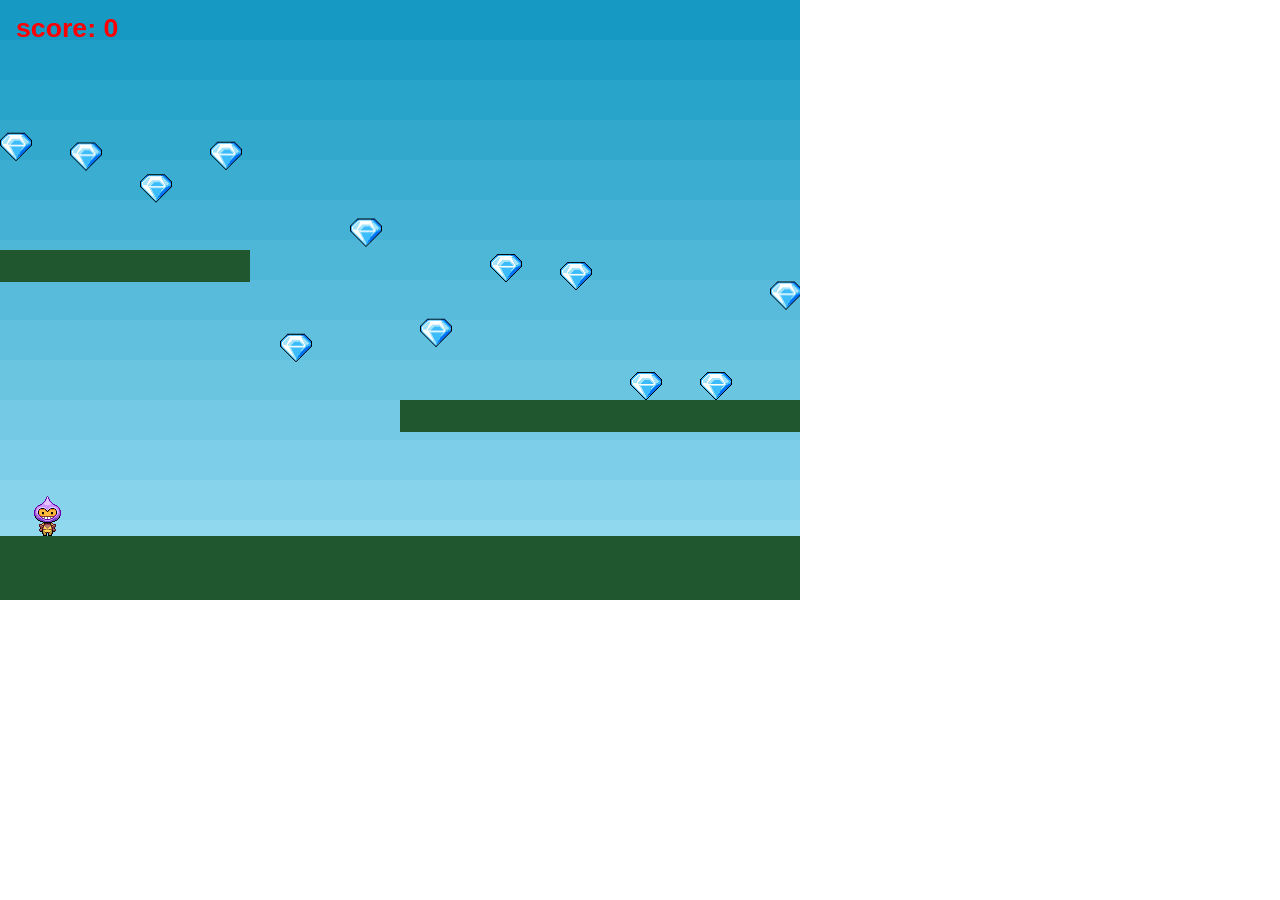
==== index.html @ 5e8091ad "just a quick test" ====
<!doctype html> 
<html lang="en"> 
<head> 
	<meta charset="UTF-8" />
	<title>Phaser - Making your first game, part 1</title>
	<script type="text/javascript" src="js/phaser.min.js"></script>
    <style type="text/css">
        body {
            margin: 0;
        }
    </style>
</head>
<body>

<script type="text/javascript">

var game = new Phaser.Game(800, 600, Phaser.AUTO, '', { preload: preload, create: create, update: update });

var score = 0;
var score_text;

function preload() {
  game.load.image('sky', 'assets/sky.png');
  game.load.image('ground', 'assets/platform.png');
  game.load.image('star', 'assets/diamond.png');
  game.load.spritesheet('dude', 'assets/dude.png', 32, 48);
}

function create() {
  //  We're going to be using physics, so enable the Arcade Physics system
  game.physics.startSystem(Phaser.Physics.ARCADE);

  //  A simple background for our game
  game.add.sprite(0, 0, 'sky');

  //  The platforms group contains the ground and the 2 ledges we can jump on
  platforms = game.add.group();

  //  We will enable physics for any object that is created in this group
  platforms.enableBody = true;

  // Here we create the ground.
  var ground = platforms.create(0, game.world.height - 64, 'ground');

  //  Scale it to fit the width of the game (the original sprite is 400x32 in size)
  ground.scale.setTo(2, 2);

  //  This stops it from falling away when you jump on it
  ground.body.immovable = true;

  //  Now let's create two ledges
  var ledge = platforms.create(400, 400, 'ground');

  ledge.body.immovable = true;

  ledge = platforms.create(-150, 250, 'ground');

  ledge.body.immovable = true;

  player = game.add.sprite(32, game.world.height - 150, 'dude');
  game.physics.arcade.enable(player);

  //  Player physics properties. Give the little guy a slight bounce.
  player.body.bounce.y = 0.2;
  player.body.gravity.y = 300;
  player.body.collideWorldBounds = true;

  //  Our two animations, walking left and right.
  player.animations.add('left', [0, 1, 2, 3], 10, true);
  player.animations.add('right', [5, 6, 7, 8], 10, true);

  //  Finally some stars to collect
  stars = game.add.group();

  //  We will enable physics for any star that is created in this group
  stars.enableBody = true;

  //  Here we'll create 12 of them evenly spaced apart
  for (var i = 0; i < 12; i++)
  {
      //  Create a star inside of the 'stars' group
      var star = stars.create(i * 70, 0, 'star');

      //  Let gravity do its thing
      star.body.gravity.y = 300;

      //  This just gives each star a slightly random bounce value
      star.body.bounce.y = 0.7 + Math.random() * 0.2;
  }

  cursors = game.input.keyboard.createCursorKeys();

  score_text = game.add.text(16, 16, "score: 0", {fontSize: '40px', fill: '#F00'});
}

function update() {
  var hitPlatform = game.physics.arcade.collide(player, platforms);
  game.physics.arcade.collide(stars, platforms);
  game.physics.arcade.overlap(player, stars, collectStar, null, this);

  //  Reset the players velocity (movement)
  player.body.velocity.x = 0;

  if (cursors.left.isDown)
  {
      //  Move to the left
      player.body.velocity.x = -150;

      player.animations.play('left');
  }
  else if (cursors.right.isDown)
  {
      //  Move to the right
      player.body.velocity.x = 150;

      player.animations.play('right');
  }
  else
  {
      //  Stand still
      player.animations.stop();

      player.frame = 4;
  }

  //  Allow the player to jump if they are touching the ground.
  if (cursors.up.isDown && player.body.touching.down && hitPlatform)
  {
      player.body.velocity.y = -350;
  }
}

function collectStar(player, star) {
  star.kill();

  score += 10;
  score_text.text = "Score: " + score;
}

</script>

</body>
</html>
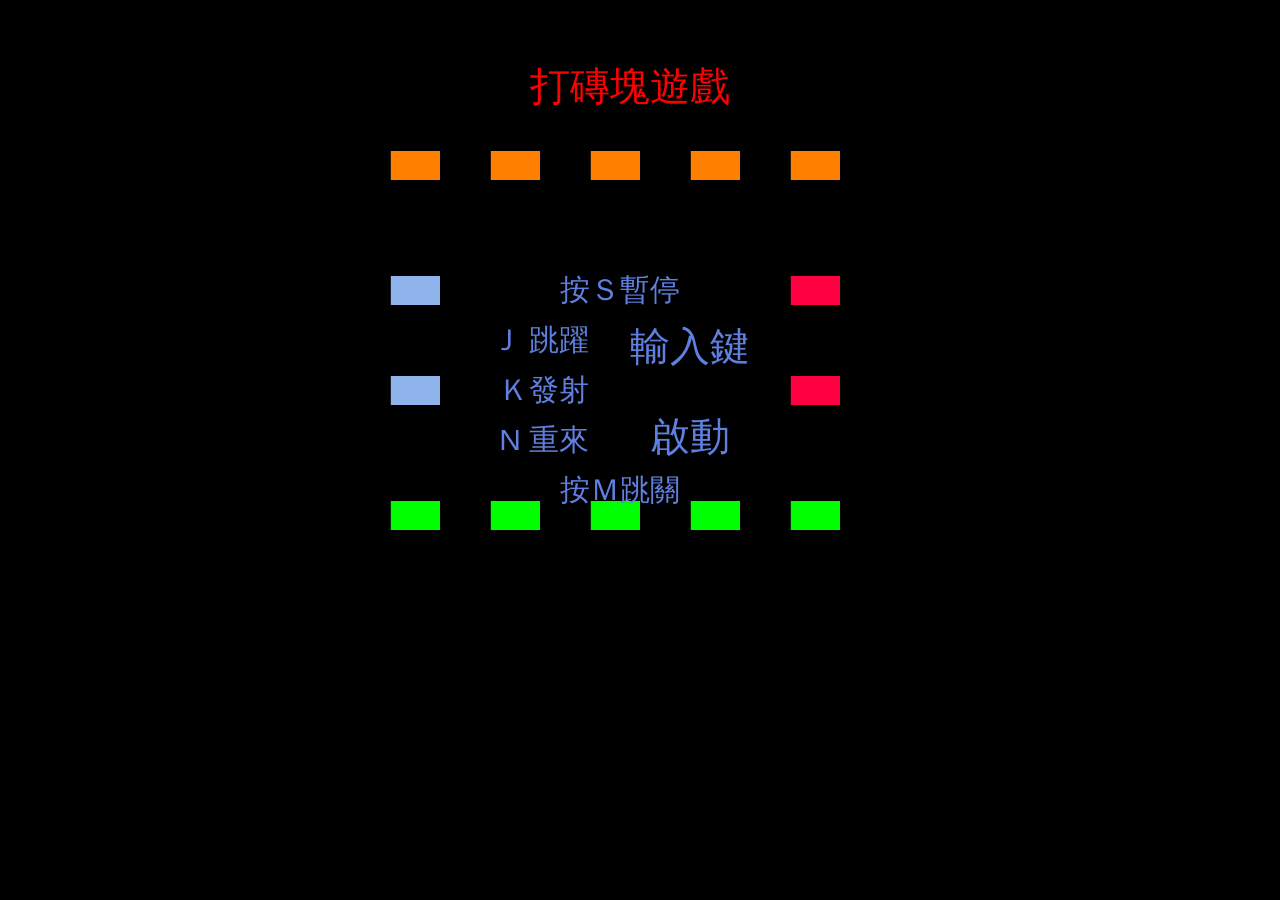
==== commit fd16d42a: "roll back to the bricks game" ====
--- a/index.html
+++ b/index.html
@@ -1,143 +1,22 @@
-<!doctype html> 
-<html lang="en"> 
-<head> 
-	<meta charset="UTF-8" />
-	<title>Phaser - Making your first game, part 1</title>
-	<script type="text/javascript" src="js/phaser.min.js"></script>
-    <style type="text/css">
-        body {
-            margin: 0;
-        }
-    </style>
-</head>
-<body>
-
-<script type="text/javascript">
-
-var game = new Phaser.Game(800, 600, Phaser.AUTO, '', { preload: preload, create: create, update: update });
-
-var score = 0;
-var score_text;
-
-function preload() {
-  game.load.image('sky', 'assets/sky.png');
-  game.load.image('ground', 'assets/platform.png');
-  game.load.image('star', 'assets/diamond.png');
-  game.load.spritesheet('dude', 'assets/dude.png', 32, 48);
-}
-
-function create() {
-  //  We're going to be using physics, so enable the Arcade Physics system
-  game.physics.startSystem(Phaser.Physics.ARCADE);
-
-  //  A simple background for our game
-  game.add.sprite(0, 0, 'sky');
-
-  //  The platforms group contains the ground and the 2 ledges we can jump on
-  platforms = game.add.group();
-
-  //  We will enable physics for any object that is created in this group
-  platforms.enableBody = true;
-
-  // Here we create the ground.
-  var ground = platforms.create(0, game.world.height - 64, 'ground');
-
-  //  Scale it to fit the width of the game (the original sprite is 400x32 in size)
-  ground.scale.setTo(2, 2);
-
-  //  This stops it from falling away when you jump on it
-  ground.body.immovable = true;
-
-  //  Now let's create two ledges
-  var ledge = platforms.create(400, 400, 'ground');
-
-  ledge.body.immovable = true;
-
-  ledge = platforms.create(-150, 250, 'ground');
-
-  ledge.body.immovable = true;
-
-  player = game.add.sprite(32, game.world.height - 150, 'dude');
-  game.physics.arcade.enable(player);
-
-  //  Player physics properties. Give the little guy a slight bounce.
-  player.body.bounce.y = 0.2;
-  player.body.gravity.y = 300;
-  player.body.collideWorldBounds = true;
-
-  //  Our two animations, walking left and right.
-  player.animations.add('left', [0, 1, 2, 3], 10, true);
-  player.animations.add('right', [5, 6, 7, 8], 10, true);
-
-  //  Finally some stars to collect
-  stars = game.add.group();
-
-  //  We will enable physics for any star that is created in this group
-  stars.enableBody = true;
-
-  //  Here we'll create 12 of them evenly spaced apart
-  for (var i = 0; i < 12; i++)
-  {
-      //  Create a star inside of the 'stars' group
-      var star = stars.create(i * 70, 0, 'star');
-
-      //  Let gravity do its thing
-      star.body.gravity.y = 300;
-
-      //  This just gives each star a slightly random bounce value
-      star.body.bounce.y = 0.7 + Math.random() * 0.2;
-  }
-
-  cursors = game.input.keyboard.createCursorKeys();
-
-  score_text = game.add.text(16, 16, "score: 0", {fontSize: '40px', fill: '#F00'});
-}
-
-function update() {
-  var hitPlatform = game.physics.arcade.collide(player, platforms);
-  game.physics.arcade.collide(stars, platforms);
-  game.physics.arcade.overlap(player, stars, collectStar, null, this);
-
-  //  Reset the players velocity (movement)
-  player.body.velocity.x = 0;
-
-  if (cursors.left.isDown)
-  {
-      //  Move to the left
-      player.body.velocity.x = -150;
-
-      player.animations.play('left');
-  }
-  else if (cursors.right.isDown)
-  {
-      //  Move to the right
-      player.body.velocity.x = 150;
-
-      player.animations.play('right');
-  }
-  else
-  {
-      //  Stand still
-      player.animations.stop();
-
-      player.frame = 4;
-  }
-
-  //  Allow the player to jump if they are touching the ground.
-  if (cursors.up.isDown && player.body.touching.down && hitPlatform)
-  {
-      player.body.velocity.y = -350;
-  }
-}
-
-function collectStar(player, star) {
-  star.kill();
-
-  score += 10;
-  score_text.text = "Score: " + score;
-}
-
-</script>
-
-</body>
-</html>
+<html>
+<body>
+  <script src="libraries/p5.js"></script>
+  <script src="libraries/p5.dom.js"></script>
+  <script src="main.js"></script>
+  <script src="keys.js"></script>
+  <script src="gameLoop.js"></script>
+  <script src="ball.js"></script>
+  <script src="pills.js"></script>
+  <script src="player.js"></script>
+  <script src="brick.js"></script>
+  <script src="levels.js"></script>
+  <script src="interface.js"></script>
+  <script src="specialScene.js"></script>
+  <script src="motif.js"></script>
+  <script src="magneticBrick.js"></script>
+  <script src="unbreakable.js"></script>
+  <script src="hole.js"></script>
+  <script src="obstacles.js"></script>
+  <script src="bomb.js"></script>
+</body>
+</html>
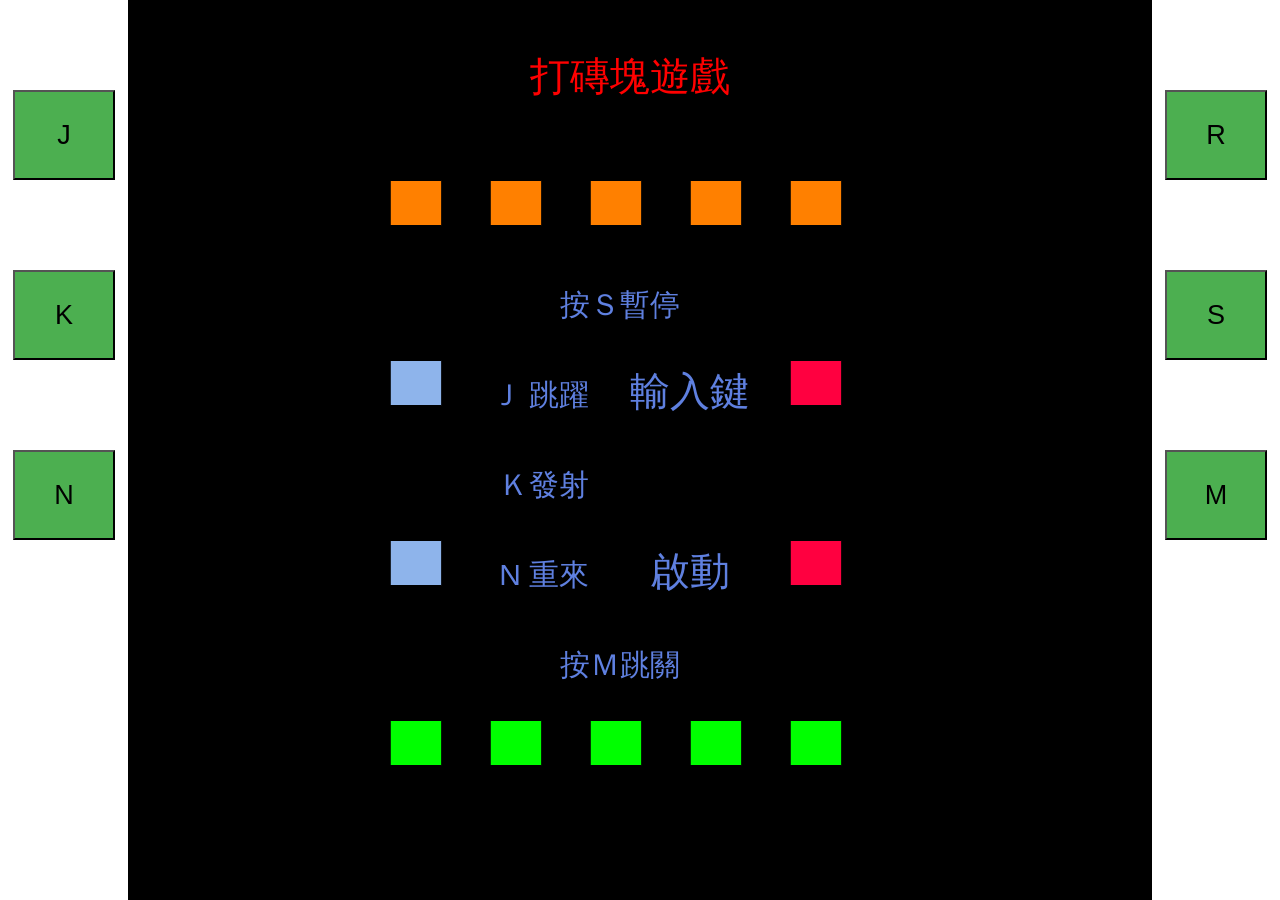
==== commit 103a071a: "add button system" ====
--- a/index.html
+++ b/index.html
@@ -1,4 +1,7 @@
 <html>
+<head>
+  <link rel="stylesheet" href="buttons.css" type="text/css">
+</head>
 <body>
   <script src="libraries/p5.js"></script>
   <script src="libraries/p5.dom.js"></script>
@@ -18,5 +21,12 @@
   <script src="hole.js"></script>
   <script src="obstacles.js"></script>
   <script src="bomb.js"></script>
+  <script src="rotationBrick.js"></script>
 </body>
+<button id="jfunc" onclick="mygame.jfunction()">J</button>
+<button id="kfunc" onclick="mygame.kfunction()">K</button>
+<button id="nfunc" onclick="mygame.nfunction()">N</button>
+<button id="returnfunc" onclick="mygame.returnfunction()">R</button>
+<button id="sfunc" onclick="mygame.sfunction()">S</button>
+<button id="mfunc" onclick="mygame.mfunction()">M</button>
 </html>
--- a/buttons.css
+++ b/buttons.css
@@ -0,0 +1,59 @@
+#jfunc {
+  position         : absolute;
+  left             : 1vw;
+  top              : 10vh;
+  background-color : #4CAF50;
+  width            : 8vw;
+  height           : 10vh;
+  font-size        : 3vh;
+}
+
+#kfunc {
+  position         : absolute;
+  left             : 1vw;
+  top              : 30vh;
+  background-color : #4CAF50;
+  width            : 8vw;
+  height           : 10vh;
+  font-size        : 3vh;
+}
+
+#nfunc {
+  position         : absolute;
+  left             : 1vw;
+  top              : 50vh;
+  background-color : #4CAF50;
+  width            : 8vw;
+  height           : 10vh;
+  font-size        : 3vh;
+}
+
+#returnfunc {
+  position         : absolute;
+  right            : 1vw;
+  top              : 10vh;
+  background-color : #4CAF50;
+  width            : 8vw;
+  height           : 10vh;
+  font-size        : 3vh;
+}
+
+#sfunc {
+  position         : absolute;
+  right            : 1vw;
+  top              : 30vh;
+  background-color : #4CAF50;
+  width            : 8vw;
+  height           : 10vh;
+  font-size        : 3vh;
+}
+
+#mfunc {
+  position         : absolute;
+  right            : 1vw;
+  top              : 50vh;
+  background-color : #4CAF50;
+  width            : 8vw;
+  height           : 10vh;
+  font-size        : 3vh;
+}
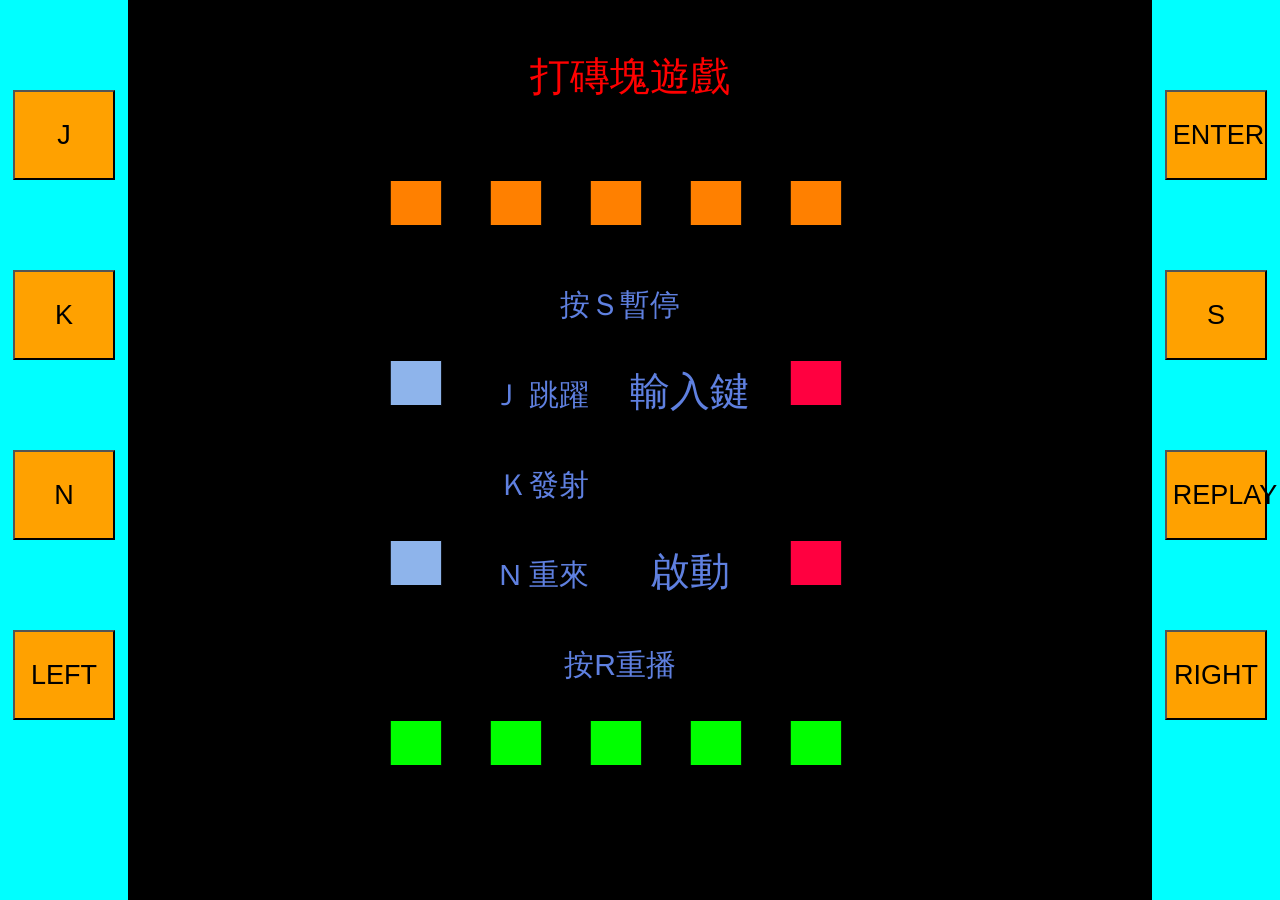
==== commit be934b41: "Add record system. Modify moving system. Record history awaits completion." ====
--- a/index.html
+++ b/index.html
@@ -22,11 +22,15 @@
   <script src="obstacles.js"></script>
   <script src="bomb.js"></script>
   <script src="rotationBrick.js"></script>
+  <script src="record.js"></script>
 </body>
 <button id="jfunc" onclick="mygame.jfunction()">J</button>
 <button id="kfunc" onclick="mygame.kfunction()">K</button>
 <button id="nfunc" onclick="mygame.nfunction()">N</button>
-<button id="returnfunc" onclick="mygame.returnfunction()">R</button>
+<button id="returnfunc" onclick="mygame.returnfunction()">ENTER</button>
 <button id="sfunc" onclick="mygame.sfunction()">S</button>
-<button id="mfunc" onclick="mygame.mfunction()">M</button>
+<!-- <button id="mfunc" onclick="mygame.mfunction()">M</button> -->
+<button id="leftfunc" onclick="mygame.leftfunction()">LEFT</button>
+<button id="rightfunc" onclick="mygame.rightfunction()">RIGHT</button>
+<button id="replayfunc" onclick="mygame.replay(mygame.envs.record)">REPLAY</button>
 </html>
--- a/buttons.css
+++ b/buttons.css
@@ -1,8 +1,12 @@
+body {
+  background-color : #00FFFF;
+}
+
 #jfunc {
   position         : absolute;
   left             : 1vw;
   top              : 10vh;
-  background-color : #4CAF50;
+  background-color : #FFA100;
   width            : 8vw;
   height           : 10vh;
   font-size        : 3vh;
@@ -12,7 +16,7 @@
   position         : absolute;
   left             : 1vw;
   top              : 30vh;
-  background-color : #4CAF50;
+  background-color : #FFA100;
   width            : 8vw;
   height           : 10vh;
   font-size        : 3vh;
@@ -22,7 +26,7 @@
   position         : absolute;
   left             : 1vw;
   top              : 50vh;
-  background-color : #4CAF50;
+  background-color : #FFA100;
   width            : 8vw;
   height           : 10vh;
   font-size        : 3vh;
@@ -32,7 +36,7 @@
   position         : absolute;
   right            : 1vw;
   top              : 10vh;
-  background-color : #4CAF50;
+  background-color : #FFA100;
   width            : 8vw;
   height           : 10vh;
   font-size        : 3vh;
@@ -42,7 +46,7 @@
   position         : absolute;
   right            : 1vw;
   top              : 30vh;
-  background-color : #4CAF50;
+  background-color : #FFA100;
   width            : 8vw;
   height           : 10vh;
   font-size        : 3vh;
@@ -52,8 +56,38 @@
   position         : absolute;
   right            : 1vw;
   top              : 50vh;
-  background-color : #4CAF50;
+  background-color : #FFA100;
   width            : 8vw;
   height           : 10vh;
   font-size        : 3vh;
 }
+
+#leftfunc {
+  position         : absolute;
+  left             : 1vw;
+  top              : 70vh;
+  background-color : #FFA100;
+  width            : 8vw;
+  height           : 10vh;
+  font-size        : 3vh;
+}
+
+#rightfunc {
+  position         : absolute;
+  right            : 1vw;
+  top              : 70vh;
+  background-color : #FFA100;
+  width            : 8vw;
+  height           : 10vh;
+  font-size        : 3vh;
+}
+
+#replayfunc {
+  position         : absolute;
+  right            : 1vw;
+  top              : 50vh;
+  background-color : #FFA100;
+  width            : 8vw;
+  height           : 10vh;
+  font-size        : 3vh;
+}
